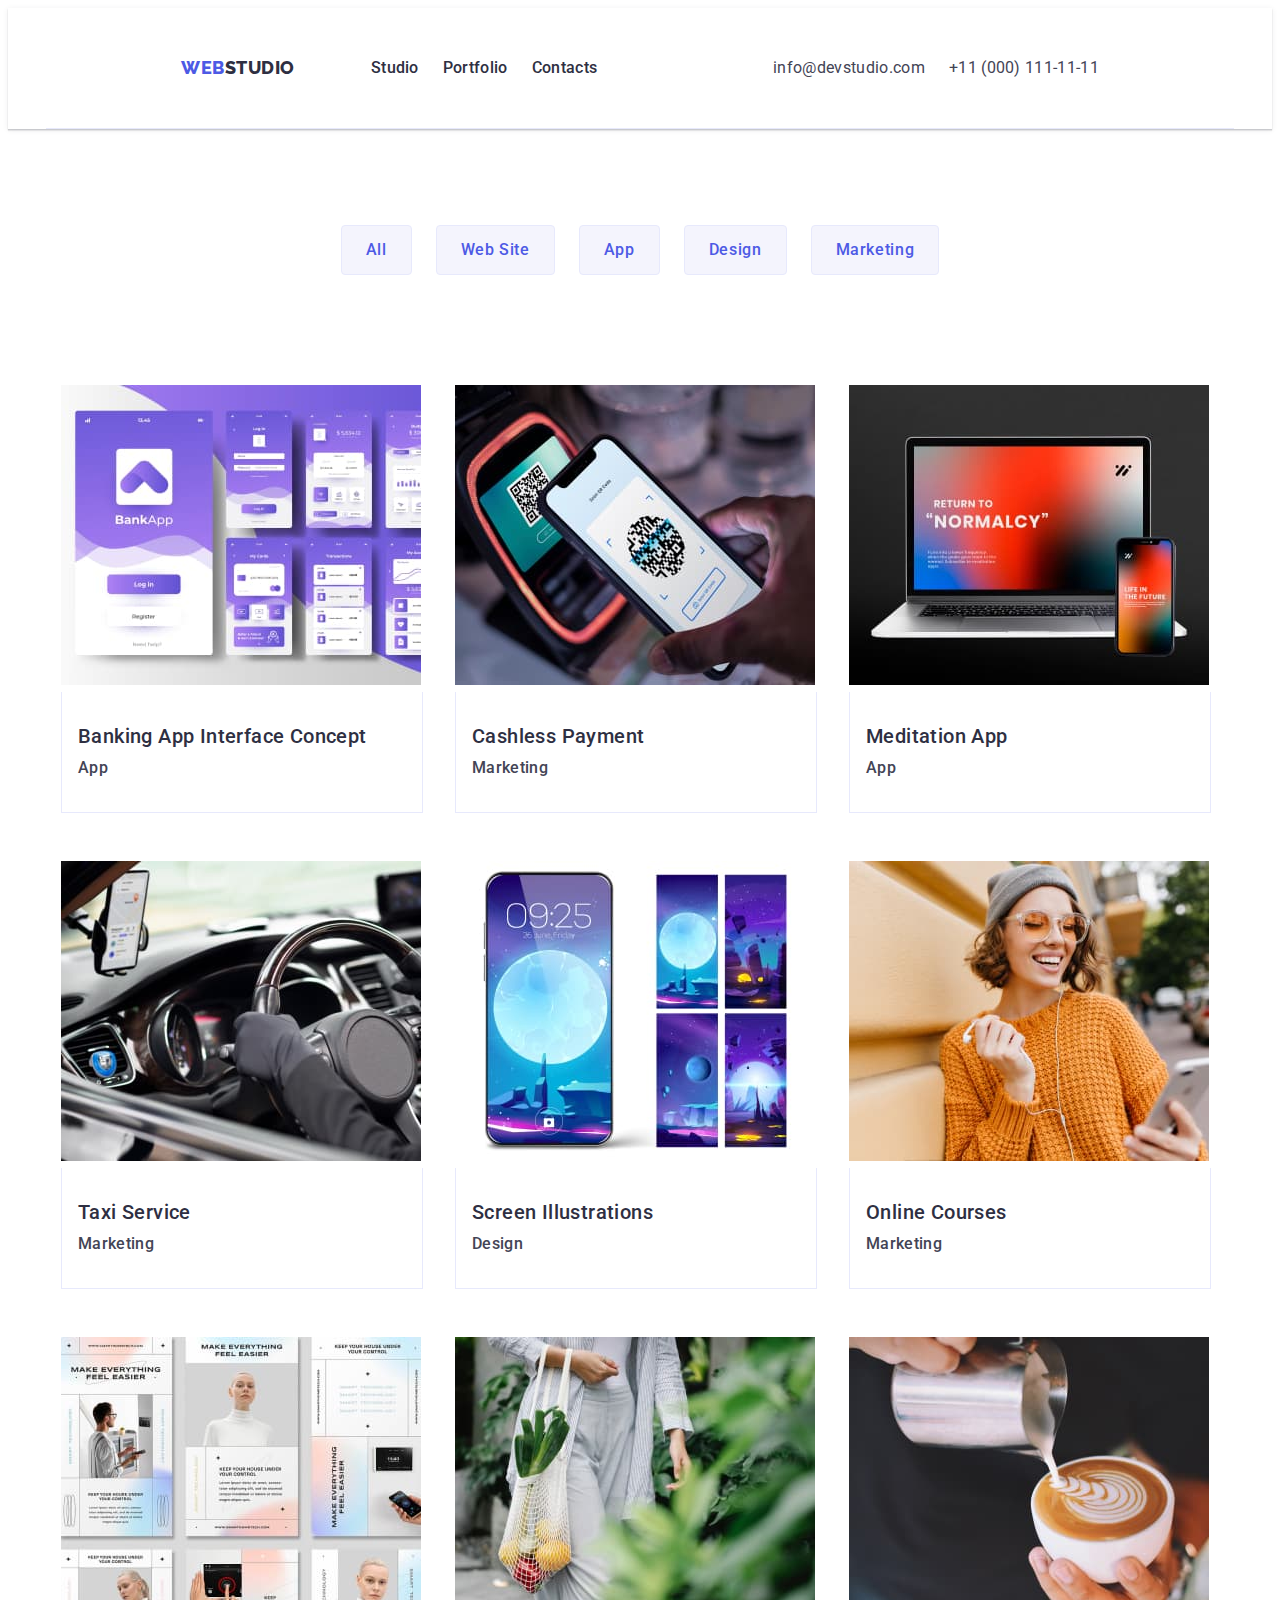
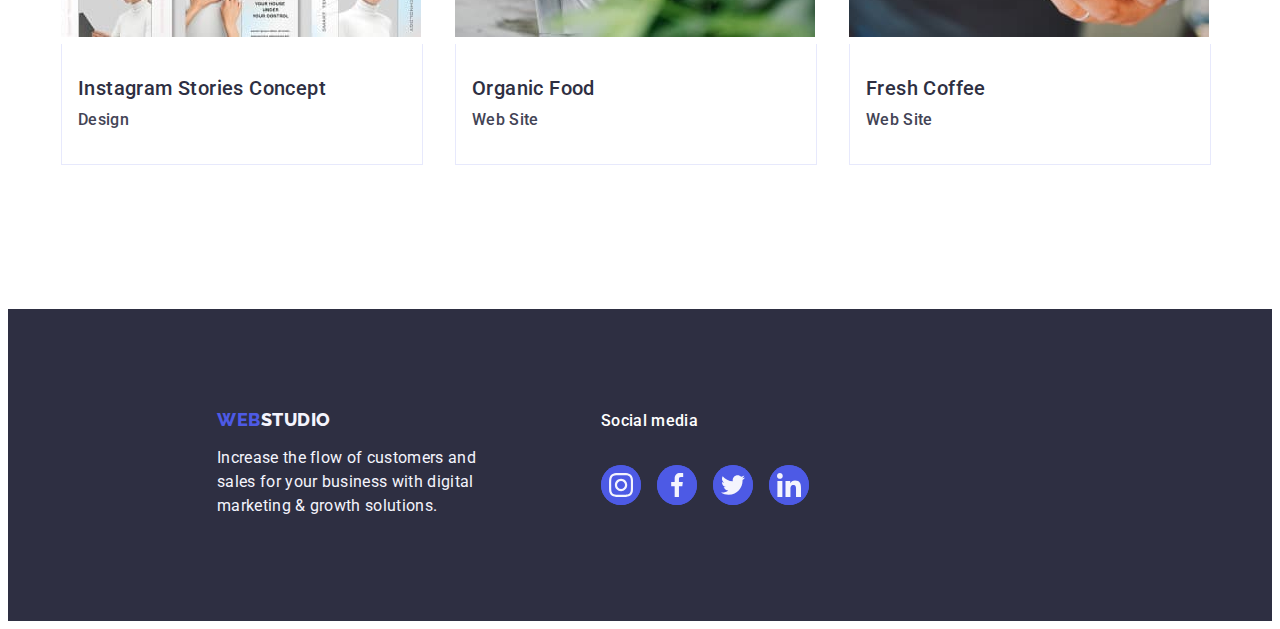
==== portfolio.html @ 1cb2fa19 "Initial commit" ====
<!DOCTYPE html>
<html lang="en">

<head>
  <meta charset="UTF-8" />
  <meta name="viewport" content="width=device-width, initial-scale=1.0" />

  <link rel="stylesheet" href="https://cdnjs.cloudflare.com/ajax/libs/modern-normalize/2.0.0/modern-normalize.min.css"
    integrity="sha512-4xo8blKMVCiXpTaLzQSLSw3KFOVPWhm/TRtuPVc4WG6kUgjH6J03IBuG7JZPkcWMxJ5huwaBpOpnwYElP/m6wg=="
    crossorigin="anonymous" referrerpolicy="no-referrer" />
  <link rel="stylesheet" href="./css/styles.css" />
  <link rel="preconnect" href="https://fonts.googleapis.com">
  <link rel="preconnect" href="https://fonts.gstatic.com" crossorigin>
  <link
    href="https://fonts.googleapis.com/css2?family=Open+Sans:wght@400;600;700&family=Raleway:wght@800&family=Roboto:wght@400;500;700&display=swap"
    rel="stylesheet">
  <title>Portfolio</title>
</head>

<body>
  <!--Top line-->
  <header class="header">
    <div class="header-content container">
      <nav class="header-navigation">
        <a class="logo link" href="./index.html">Web<span class="logo-studio-dark">Studio</span></a>


        <ul class="navigation-list list general-list">
          <li class="navigation-link">
            <a class="list link list-links" href="./index.html" target="_blank">Studio</a>
          </li>
          <li class="navigation-link">
            <a class="list link list-links" href="./portfolio.html">Portfolio</a>
          </li>
          <li class="navigation-link">
            <a class="list link list-links" href="">Contacts</a>
          </li>
        </ul>


      </nav>
      <address class="adress-section">
        <ul class="address-list list general-list">
          <li>
            <a class="link contacts" href="mailto:info@devstudio.com">info@devstudio.com</a>
          </li>
          <li>
            <a class="link contacts" href="tel:+110001111111">+11 (000) 111-11-11</a>
          </li>
        </ul>
      </address>
    </div>
  </header>


  <!--Main Content-->
  <main>
    <section>
      <div class="main-section container">
        <h1 class="not-visible">Not visible </h1>
        <ul class="list nav-section-list general-list">
          <li class="nav-section-list-element"><button class="link buton" type="button">All</button></li>
          <li class="nav-section-list-element"><button class="link buton" type="button">Web Site</button></li>
          <li class="nav-section-list-element"><button class="link buton" type="button">App</button></li>
          <li class="nav-section-list-element"><button class="link buton" type="button">Design</button></li>
          <li class="nav-section-list-element"><button class="link buton" type="button">Marketing</button></li>
        </ul>
        <ul class="list content-section-list general-list">
          <li class="content-section-list-element">
            <a class="link-content" href="">
              <img src="./images/app.jpg" alt="app" width="360" height="300" />
              <div class="content-section-container">
                <h2 class="content-section-title">Banking App Interface Concept</h2>
                <p class="content-section-pharagraph">App</p>
              </div>
            </a>
          </li>
          <li class="content-section-list-element">
            <a href="" class="link-content">
              <img src="./images/app1.jpg" alt="marketing" width="360" height="300" />
              <div class="content-section-container">
                <h2 class="content-section-title">Cashless Payment</h2>
                <p class="content-section-pharagraph">Marketing</p>
              </div>
            </a>
          </li>

          <li class="content-section-list-element">
            <a href="" class="link-content">
              <img src="./images/app2.jpg" alt="app" width="360" height="300" />
              <div class="content-section-container">
                <h2 class="content-section-title">Meditation App</h2>
                <p class="content-section-pharagraph">App</p>
              </div>
            </a>
          </li>

          <li class="content-section-list-element">
            <a href="" class="link-content">
              <img src="./images/app3.jpg" alt="marketing" width="360" height="300" />
              <div class="content-section-container">
                <h2 class="content-section-title">Taxi Service</h2>
                <p class="content-section-pharagraph">Marketing</p>
              </div>
            </a>
          </li>

          <li class="content-section-list-element">
            <a href="" class="link-content">
              <img src="./images/app4.jpg" alt="Design" width="360" height="300" />
              <div class="content-section-container">
                <h2 class="content-section-title">Screen Illustrations</h2>
                <p class="content-section-pharagraph">Design</p>
              </div>
            </a>
          </li>

          <li class="content-section-list-element">
            <a href="" class="link-content">
              <img src="./images/app5.jpg" alt="marketing" width="360" height="300" />
              <div class="content-section-container">
                <h2 class="content-section-title">Online Courses</h2>
                <p class="content-section-pharagraph">Marketing</p>
              </div>
            </a>
          </li>

          <li class="content-section-list-element">
            <a href="" class="link-content">
              <img src="./images/app6.jpg" alt="Design" width="360" height="300" />
              <div class="content-section-container">
                <h2 class="content-section-title">Instagram Stories Concept</h2>
                <p class="content-section-pharagraph">Design</p>
              </div>
            </a>
          </li>

          <li class="content-section-list-element">
            <a href="" class="link-content">
              <img src="./images/app7.jpg" alt="web site" width="360" height="300" />
              <div class="content-section-container">
                <h2 class="content-section-title">Organic Food</h2>
                <p class="content-section-pharagraph">Web Site</p>
              </div>
            </a>
          </li>

          <li class="content-section-list-element">
            <a href="" class="link-content">
              <img src="./images/app8.jpg" alt="web site" width="360" height="300" />
              <div class="content-section-container">
                <h2 class="content-section-title">Fresh Coffee</h2>
                <p class="content-section-pharagraph">Web Site</p>
              </div>
            </a>
          </li>
        </ul>
      </div>
    </section>
  </main>
  <!--Footer Section-->
  <footer class="footer">
    <div class="footer-section container">
      <div class="footer-content">
        <a class="logo link footer-link" href="./index.html">Web<span class="logo-studio-white">Studio</span></a>
        <p class="footer-paragraf">
          Increase the flow of customers and sales for your business with digital
          marketing & growth solutions.
        </p>
      </div>

      <!-- Social Media Footer -->
      <div class="social-media-footer">
        <p class="social-media-pharagraph">Social media</p>
        <ul class="social-media-list-footer general-list">
          <li class="social-media-element"><a class="social-media-link-port" href="">
              <svg class="social-media-logo-footer" width="24" height="24">
                <use href="./images/icons.svg#icon-instagram" />
              </svg>
            </a></li>
          <li class="social-media-element"><a class="social-media-link-port" href="">
              <svg class="social-media-logo-footer" width="24" height="24">
                <use href="./images/icons.svg#icon-facebook" />
              </svg>
            </a></li>
          <li class="social-media-element"><a class="social-media-link-port" href="">
              <svg class="social-media-logo-footer" width="24" height="24">
                <use href="./images/icons.svg#icon-twitter" />
              </svg>
            </a></li>
          <li class="social-media-element"><a class="social-media-link-port" href="">
              <svg class="social-media-logo-footer" width="24" height="24">
                <use href="./images/icons.svg#icon-linkedin" />
              </svg>
            </a></li>
        </ul>

      </div>
    </div>

  </footer>
</body>

</html>
---- css/styles.css ----
:root {
  --logo-button-blue-color: #4d5ae5;
  --hero-color-navy: #2e2f42;
  --content-color: #434455;
  --focus-hover-color: #404bbf;
  --light-color: #ffffff;
  --white-color: #f4f4f4fd;
  --nu-color: #F4F4FD;
  --icons-color: #8E8F99;
}

body {
  font-family: 'Roboto', sans-serif;
  color: var(--content-color);
  background-color: var(--light-color);
}

p {
  margin: 0;

}

h2 {
  margin: 0;

}

/*LOGO*/
.logo {
  font-family: 'Raleway', sans-serif;
  font-weight: 800;
  font-size: 18px;
  line-height: 1.17;
  letter-spacing: 0.03em;
  text-transform: uppercase;
  color: var(--logo-button-blue-color);
  margin-right: 76px;

}

.logo-studio-dark {
  color: var(--hero-color-navy);
}

.logo-studio-white {
  color: var(--nu-color);
  gap: 40px;
}

.navigation-list {
  padding: 0;
}


.address-list {
  align-items: center;
}

.link {
  text-decoration: none;
  list-style: none;
  display: block;
}

.link-content:hover,
.link-content:focus {
  box-shadow: 0px 1px 6px rgba(46, 47, 66, 0.08), 0px 1px 1px rgba(46, 47, 66, 0.16), 0px 2px 1px rgba(46, 47, 66, 0.08);
}

.link-content {
  display: block;
  text-decoration: none;
}

.buton {
  cursor: pointer;
  font-family: var(--hero-font);
  font-weight: 500;
  font-size: 16px;
  line-height: 1.5;
  letter-spacing: 0.04em;
  color: var(--logo-button-blue-color);
  background-color: var(--nu-color);
  padding: 12px 24px;
  border: 1px solid #e7e9fc;
  border-radius: 4px;
}

.buton:hover {
  color: var(--light-color);
  background-color: var(--focus-hover-color);
  border: 1px solid transparent;
  box-shadow: 0px 3px 1px rgba(0, 0, 0, 0.1), 0px 2px 1px rgba(0, 0, 0, 0.08), 0px 2px 2px rgba(0, 0, 0, 0.12);
}

.buton:focus {
  color: var(--light-color);
  background-color: var(--focus-hover-color);
  border: 1px solid transparent;
  box-shadow: 0px 3px 1px rgba(0, 0, 0, 0.1), 0px 2px 1px rgba(0, 0, 0, 0.08), 0px 2px 2px rgba(0, 0, 0, 0.12);
}

.adress-section {
  font-style: normal;
  display: flex;
  padding-right: 120px;
}

.contacts {
  color: var(--content-color);
  font-size: 16px;
  font-weight: 400;
  line-height: 24px;
  letter-spacing: 0.02em;
}


.hidden-title {
  visibility: hidden;
}

.contacts:hover {
  color: var(--focus-hover-color);
}

.contacts:focus {
  color: var(--focus-hover-color);
}

.general-list {
  display: flex;
  gap: 24px;
  list-style: none;
}


.list {

  font-weight: 500;
  font-size: 16px;
  line-height: 1.5;
  letter-spacing: 0.02em;
  color: var(--hero-color-navy);
  margin: 24px 0;
  text-decoration: none;
}


.list-links:hover,
.list-links:focus {
  color: var(--focus-hover-color);
}


/* header-section */
.header {
  box-shadow: 0px 2px 1px rgba(46, 47, 66, 0.08), 0px 1px 1px rgba(46, 47, 66, 0.16), 0px 1px 6px rgba(46, 47, 66, 0.08);
}



/*Title Section*/


.title-container {
  height: 600px;
  display: flex;
  flex-direction: column;
  justify-content: center;
  align-items: center;
  padding-bottom: 120px;
}

.title-section {
  background-color: var(--hero-color-navy);
  background-image: linear-gradient(rgba(46, 47, 66, 0.7), rgba(46, 47, 66, 0.7)), url(../images/Hero-picture-backgroung.jpg);
  background-repeat: no-repeat;
  background-size: cover;
  max-width: 1440px;
  background-position: center;
  margin: 0 auto;

}

.section-title {
  font-size: 56px;
  line-height: 1.07;
  letter-spacing: 0.02em;
  color: var(--light-color);
  max-width: 496px;

}


.header-content {
  display: flex;
  justify-content: space-between;
  border-bottom: 1px solid #e7e9fc;


}

.container {
  width: 1158px;
  margin: 0 auto;
  padding: 0 15px;
}

.header-navigation {
  display: flex;
  align-items: center;
  padding-left: 120px;
}



.order-button {
  background-color: var(--logo-button-blue-color);
  font-family: var(--hero-font);
  font-weight: 500;
  font-size: 16px;
  line-height: 1.5;
  letter-spacing: 0.04em;
  color: var(--light-color);
  cursor: pointer;
  display: block;
  min-width: 169px;
  height: 56px;
  border: none;
  background-color: var(--logo-button-blue-color);
  border-radius: 4px;
  margin: 0 auto;
}

.order-button:hover {
  background-color: var(--focus-hover-color);
}

.order-button:focus {
  background-color: var(--focus-hover-color);
}

/* Icons Section */

.icons-section {
  display: flex;
  justify-content: center;
  justify-content: space-between;


}

.icon-element {
  width: 64px;
  height: 64px;
}

.container-element {
  display: flex;
  align-items: center;
  justify-content: center;
  background-color: var(--nu-color);
  height: 112px;
  width: 264px;
  border-radius: 4px;
  margin-bottom: 8px;
  border: 2px solid var(--nu-color);
}






/* Description section */



.section-description {
  display: flex;
  align-content: center;
  padding: 120px 0;
}


.description-list {
  padding: 0;
}

.description-content {
  width: calc((100% - 72px) / 4);
}


.not-visible {
  position: absolute;
  width: 1px;
  height: 1px;
  margin: -1px;
  border: 0;
  padding: 0;
  white-space: nowrap;
  clip-path: inset(100%);
  clip: rect(0 0 0 0);
  overflow: hidden;
}


.section-description-subtitle {
  font-weight: 500;
  font-size: 20px;
  line-height: 1.2;
  letter-spacing: 0.02em;
  color: var(--hero-color-navy);
  margin: 0 0 8px 0;
}

.section-description-pharagraph {
  font-size: 16px;
  line-height: 1.5;
  letter-spacing: 0.02em;
  color: var(--content-color);
  margin: 0;
}



/*What we do section*/

.what-we-do-section {
  display: flex;
  flex-direction: column;
  padding-bottom: 120px;
}


.section-we-do-title {
  font-size: 36px;
  line-height: 1.11;
  text-align: center;
  letter-spacing: 0.02em;
  text-transform: capitalize;
  color: var(--hero-color-navy);
  margin-bottom: 72px;
}

.section-list {
  justify-content: center;
}

.list-element {
  /* width: calc((100% - 48px) / 3); */

}

/*Our Team section*/

.our-team {
  background-color: var(--nu-color);
  /* width: 1158px;
  margin: 0 auto; */
}

.our-team-section {
  align-content: center;
  padding: 120px 0;
  max-width: 1440px;
}

.our-team-title {
  font-size: 36px;
  line-height: 1.11;
  text-align: center;
  letter-spacing: 0.02em;
  text-transform: capitalize;
  color: var(--hero-color-navy);
  margin-bottom: 72px;

}

.our-team-list {
  align-items: center;
  justify-content: center;
  padding: 0;
}

.our-team-list-content {
  background-color: var(--light-color);
  width: calc((100%-72px)/4);
  border-radius: 0 0 4px 4px;
  box-shadow: 0px 1px 6px rgba(46, 47, 66, 0.08), 0px 1px 1px rgba(46, 47, 66, 0.16), 0px 2px 1px rgba(46, 47, 66, 0.08);
}

.out-team-subtitle {
  letter-spacing: 0.4px;
  font-family: Roboto;
  font-size: 20px;
  font-style: normal;
  font-weight: 500;
  line-height: 24px;
  background-color: var(--light-color);
  text-align: center;
  margin-top: 32px;
  margin-bottom: 0;
}

.social-media {
  display: flex;
  flex-direction: column;
  padding-bottom: 32px;
}

.our-team-pharagraph {
  font-size: 16px;
  line-height: 1.5;
  letter-spacing: 0.02em;
  color: var(--content-color);
  text-align: center;
  margin: 8px 0;
}

.social-media-logo {
  fill: var(--nu-color);
}




/* Contacts Section */

.customers-content {
  padding-top: 120px;
  padding-bottom: 120px;
}



.customers-list {
  display: flex;
  gap: 24px;
  /* width: calc((100% - 120px) / 6); */
  padding: 0;
}

.customers-title {
  font-size: 36px;
  line-height: 1.11;
  color: var(--hero-color-navy);
  margin-bottom: 72px;
  text-align: center;
}

.customers-element {
  width: 220px;
  width: 168px;
  height: 88px;
  gap: 24px;
}

.customers-link {
  width: 100%;
  height: 100%;
  border: 1px solid var(--icons-color);
  border-radius: 4px;
  display: flex;
  align-items: center;
  justify-content: center;
  color: var(--icons-color);
}

.customers-link:hover,
.customers-link:focus {
  border-color: var(--focus-hover-color);
}

.customers-link:hover,
.customers-link:focus {
  color: var(--focus-hover-color);
}

.customers-icon {
  fill: currentColor;

}





/* footer section */

.footer {
  background-color: var(--hero-color-navy);
  max-width: 1440px;
  margin: 0 auto;
}

.footer-section {
  height: 312px;
  display: flex;
  align-items: baseline;
}

.footer-content {
  display: flex;
  flex-direction: column;
  justify-content: center;
  padding-left: 156px;
  margin-right: 120px;
}



.footer-link {
  display: inline-block;
  margin-bottom: 16px;
}


.footer-paragraf {
  color: var(--nu-color);
  line-height: 1.5;
  letter-spacing: 0.02em;
  max-width: 264px;
}

/* Social Media Footer */

.social-media-footer {
  display: flex;
  flex-direction: column;
  padding-top: 100px;

}

.social-media-pharagraph {
  font-weight: 500;
  font-size: 16px;
  line-height: 1.5;
  letter-spacing: 0.02em;
  color: var(--light-color);
  margin-bottom: 16px;
}

.social-media-list {
  gap: 24px;
  justify-content: center;
  padding: 0;

}

.social-media-list-footer {
  gap: 16px;
  padding: 0;
}

.social-media-link-footer:hover,
.social-media-link-footer:focus {
  background-color: #31d0aa;
}

.social-media-element {
  width: 40px;
  height: 40px;
  background-color: var(--logo-button-blue-color);
  border-radius: 50%;
  display: flex;
  justify-content: center;
  align-items: center;

}

.social-media-link-footer {
  width: 100%;
  height: 100%;
  background-color: var(--logo-button-blue-color);
  border-radius: 50%;
  display: flex;
  align-items: center;
  justify-content: center;

}


.icon-footer {
  fill: var(--nu-color);
}

.social-media-link {
  width: 100%;
  height: 100%;
  background-color: var(--logo-button-blue-color);
  border-radius: 50%;
  display: flex;
  align-items: center;
  justify-content: center;
}

.social-media-link-port {
  width: 100%;
  height: 100%;
  background-color: var(--logo-button-blue-color);
  border-radius: 50%;
  display: flex;
  align-items: center;
  justify-content: center;
}

.social-media-link-port:hover,
.social-media-link-port:focus {
  background-color: #31d0aa;
}


.social-media-link:hover,
.social-media-link:focus {
  background-color: #404bbf;
}


.social-media-link:hover,
.social-media-link:focus {
  box-shadow: 0px 1px 6px rgba(46, 47, 66, 0.08), 0px 1px 1px rgba(46, 47, 66, 0.16), 0px 2px 1px rgba(46, 47, 66, 0.08);
}

.social-media-logo-footer {
  fill: var(--nu-color);

}



.main-section {
  display: flex;
  flex-direction: column;
  margin-bottom: 120px;
}

.nav-section-list {
  justify-content: center;
  padding: 96px 0 86px 0;
  margin: 0;
}


.content-section-list {
  flex-wrap: wrap;
  column-gap: 24px;
  row-gap: 48px;
  justify-content: center;
  padding: 0;
}

.content-section-list-element {
  width: calc((100% - 48px) / 3);

}

/* .content-section-list-element:hover {
  box-shadow: 0px 2px 1px 0px rgba(46, 47, 66, 0.08), 0px 1px 1px 0px rgba(46, 47, 66, 0.16), 0px 1px 6px 0px rgba(46, 47, 66, 0.08);
} */

.content-link:hover,
.content-link:focus {
  box-shadow: 0px 2px 1px 0px rgba(46, 47, 66, 0.08), 0px 1px 1px 0px rgba(46, 47, 66, 0.16), 0px 1px 6px 0px rgba(46, 47, 66, 0.08);

}



.content-section-container {
  padding: 32px 0;
  border: 1px solid #e7e9fc;
  border-top: none;
  width: 360px;
  text-
}


.content-section-title {
  font-size: 20px;
  font-weight: 500;
  line-height: 1.2;
  letter-spacing: 0.02em;
  color: var(--hero-color-navy);
  margin-bottom: 8px;
  padding: 0 16px;

}


.content-section-pharagraph {
  color: var(--content-color);
  font-size: 16px;
  line-height: 1.5;
  letter-spacing: 0.02em;
  padding: 0 16px;
}
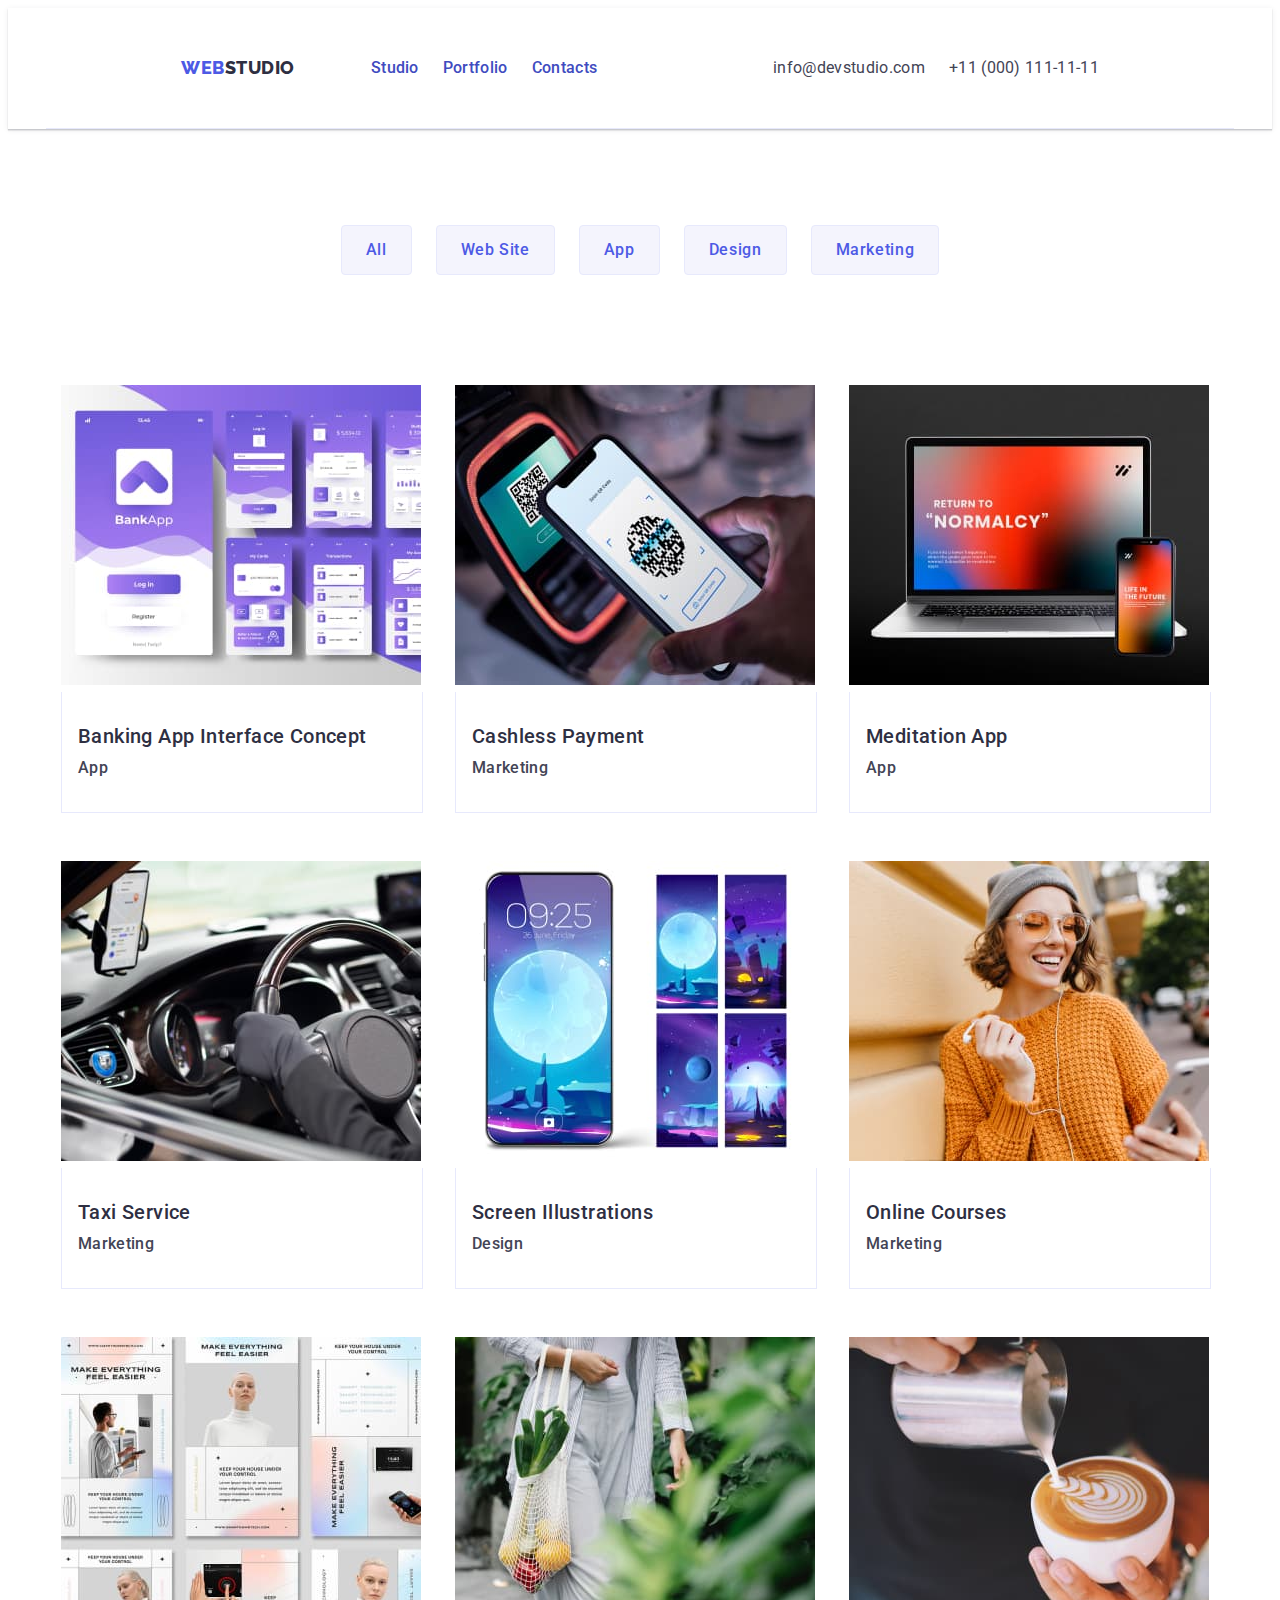
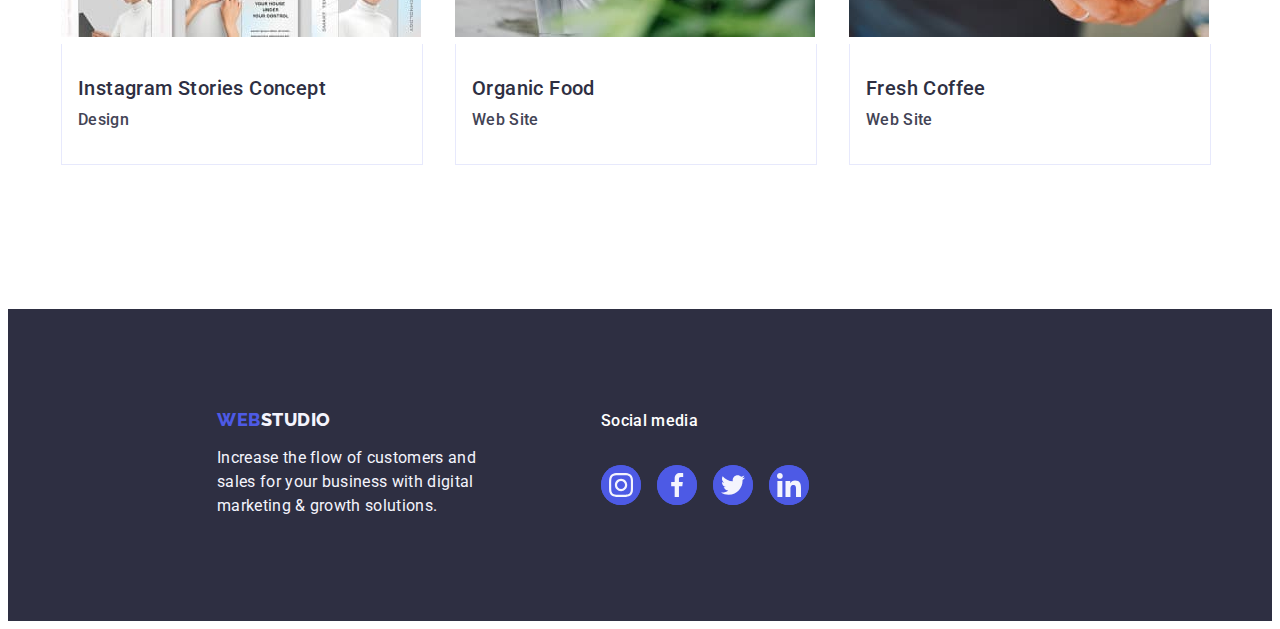
==== commit 52147c77: "day1 update" ====
--- a/portfolio.html
+++ b/portfolio.html
@@ -173,22 +173,22 @@
       <div class="social-media-footer">
         <p class="social-media-pharagraph">Social media</p>
         <ul class="social-media-list-footer general-list">
-          <li class="social-media-element"><a class="social-media-link-port" href="">
+          <li class="social-media-element"><a class="social-media-link-port link1footer" href="">
               <svg class="social-media-logo-footer" width="24" height="24">
                 <use href="./images/icons.svg#icon-instagram" />
               </svg>
             </a></li>
-          <li class="social-media-element"><a class="social-media-link-port" href="">
+          <li class="social-media-element"><a class="social-media-link-port link2footer" href="">
               <svg class="social-media-logo-footer" width="24" height="24">
                 <use href="./images/icons.svg#icon-facebook" />
               </svg>
             </a></li>
-          <li class="social-media-element"><a class="social-media-link-port" href="">
+          <li class="social-media-element"><a class="social-media-link-port link3footer" href="">
               <svg class="social-media-logo-footer" width="24" height="24">
                 <use href="./images/icons.svg#icon-twitter" />
               </svg>
             </a></li>
-          <li class="social-media-element"><a class="social-media-link-port" href="">
+          <li class="social-media-element"><a class="social-media-link-port link4footer" href="">
               <svg class="social-media-logo-footer" width="24" height="24">
                 <use href="./images/icons.svg#icon-linkedin" />
               </svg>
@@ -199,6 +199,7 @@
     </div>
 
   </footer>
+  <script src="./js/modal.js"></script>
 </body>
 
 </html>--- a/css/styles.css
+++ b/css/styles.css
@@ -70,6 +70,7 @@
 .link-content {
   display: block;
   text-decoration: none;
+  transition: box-shadow 250ms cubic-bezier(0.4, 0, 0, 0.2, 1);
 }
 
 .buton {
@@ -84,6 +85,10 @@
   padding: 12px 24px;
   border: 1px solid #e7e9fc;
   border-radius: 4px;
+  transition: color 250ms cubic-bezier(0.4, 0, 0.2, 1);
+  background-color 250ms cubic-bezier(0.4, 0, 0, 0.2, 1);
+  border-color 250ms cubic-bezier(0.4, 0, 0.2, 1);
+  box-shadow 250ms cubic-bezier(0.4, 0, 0, 0.2, 1);
 }
 
 .buton:hover {
@@ -145,6 +150,22 @@
   text-decoration: none;
 }
 
+
+.list-links {
+  position: relative;
+  color: #404bbf;
+  transition: color 250ms cubic-bezier(0.4, 0, 0.2, 1);
+}
+
+.list-links::after {
+  content: "";
+  position: absolute;
+  left: 0;
+  bottom: -1px;
+  height: 4px;
+  background-color: #404bbf;
+  border-radius: 2px;
+}
 
 .list-links:hover,
 .list-links:focus {
@@ -230,6 +251,8 @@
   background-color: var(--logo-button-blue-color);
   border-radius: 4px;
   margin: 0 auto;
+  transition: background-color 250ms cubic-bezier(0.4, 0, 0.2, 1);
+
 }
 
 .order-button:hover {
@@ -466,6 +489,7 @@
   align-items: center;
   justify-content: center;
   color: var(--icons-color);
+  transition: border-color 250ms cubic-bezier(0.4, 0, 0.2, 1), color 250ms cubic-bezier(0.4, 0, 0.2, 1);
 }
 
 .customers-link:hover,
@@ -578,13 +602,26 @@
   display: flex;
   align-items: center;
   justify-content: center;
-
+  transition: background-color 250ms cubic-bezier(0.4, 0, 0.2, 1)
 }
 
 
 .icon-footer {
   fill: var(--nu-color);
 }
+
+.link1footer {
+  transition: color 250ms cubic-bezier(0.4, 0, 0.2, 1);
+}
+
+.link2footer {
+  position: relative;
+  color: #404bbf transition: color 250ms cubic-bezier(0.4, 0, 0.2, 1);
+}
+
+.link3footer {}
+
+.link4footer {}
 
 .social-media-link {
   width: 100%;
@@ -594,6 +631,7 @@
   display: flex;
   align-items: center;
   justify-content: center;
+  transition: background-color 250ms cubic-bezier(0.4, 0, 0.2, 1);
 }
 
 .social-media-link-port {
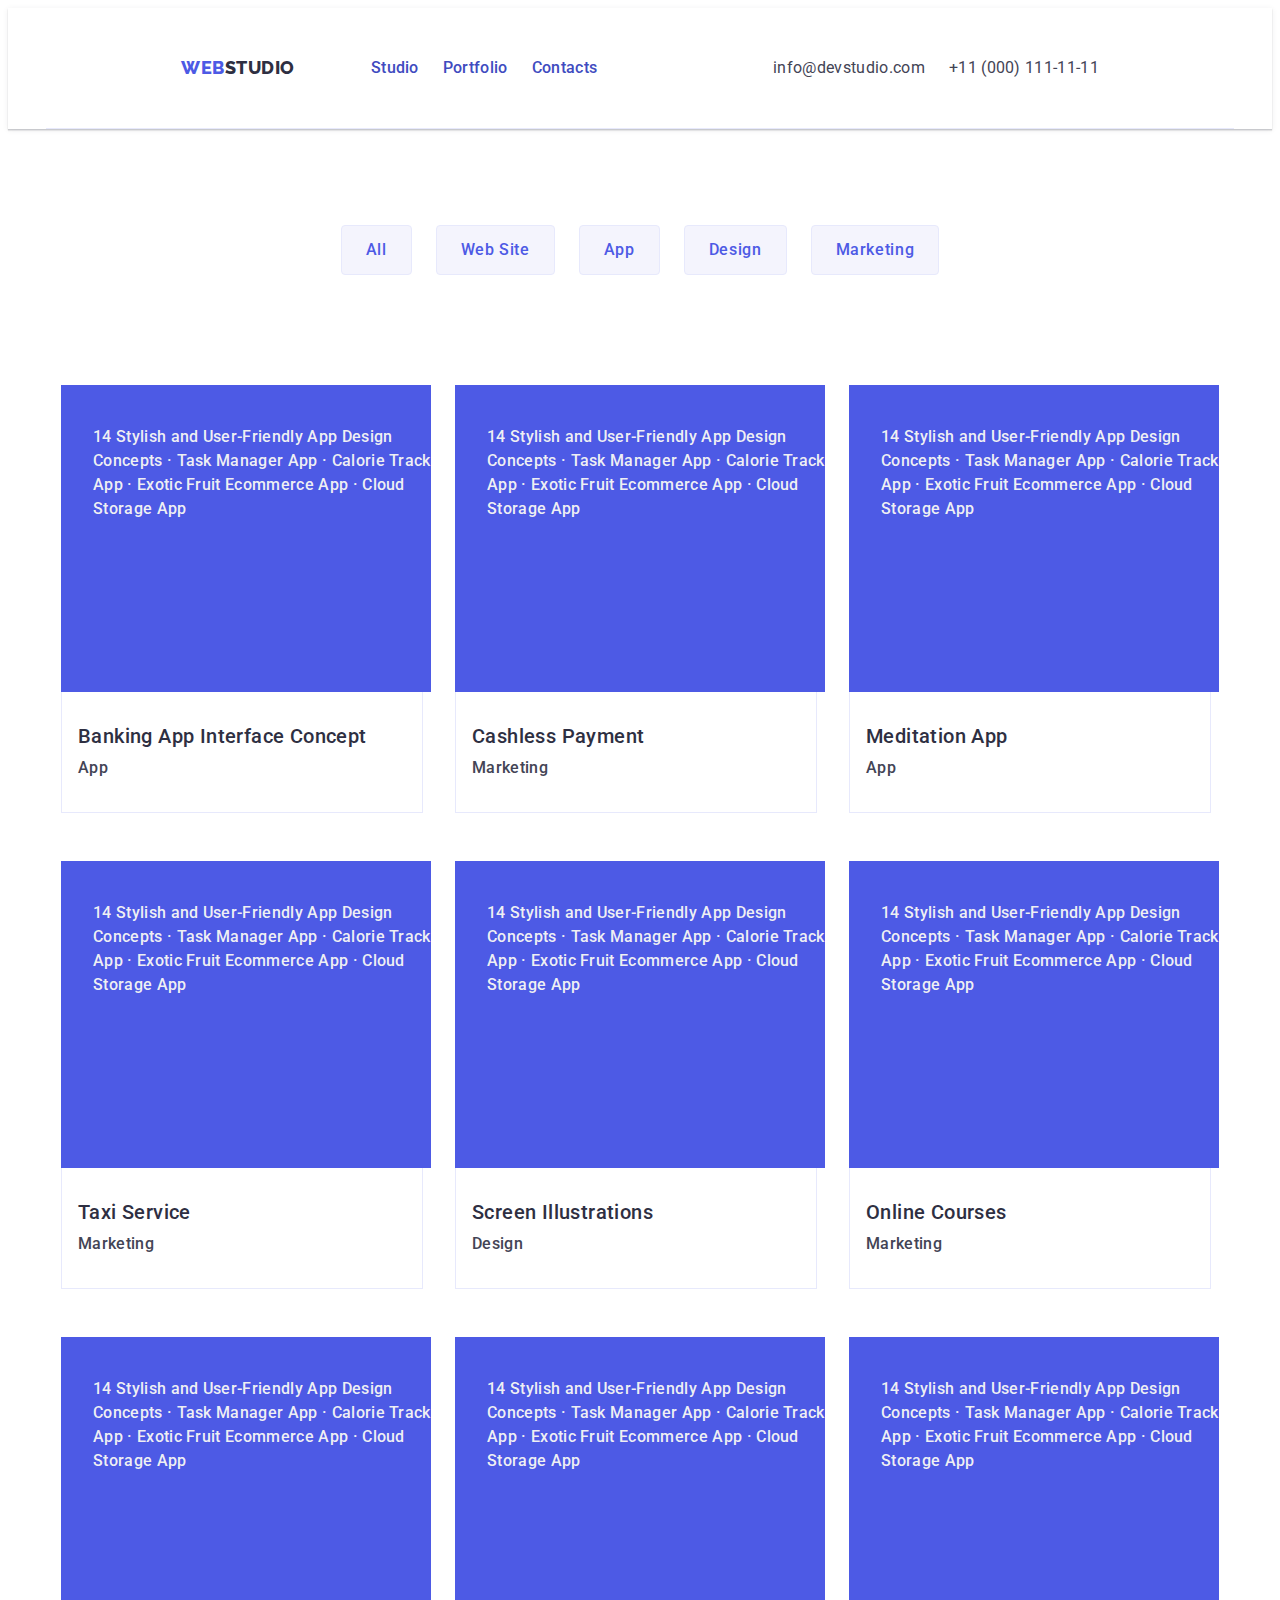
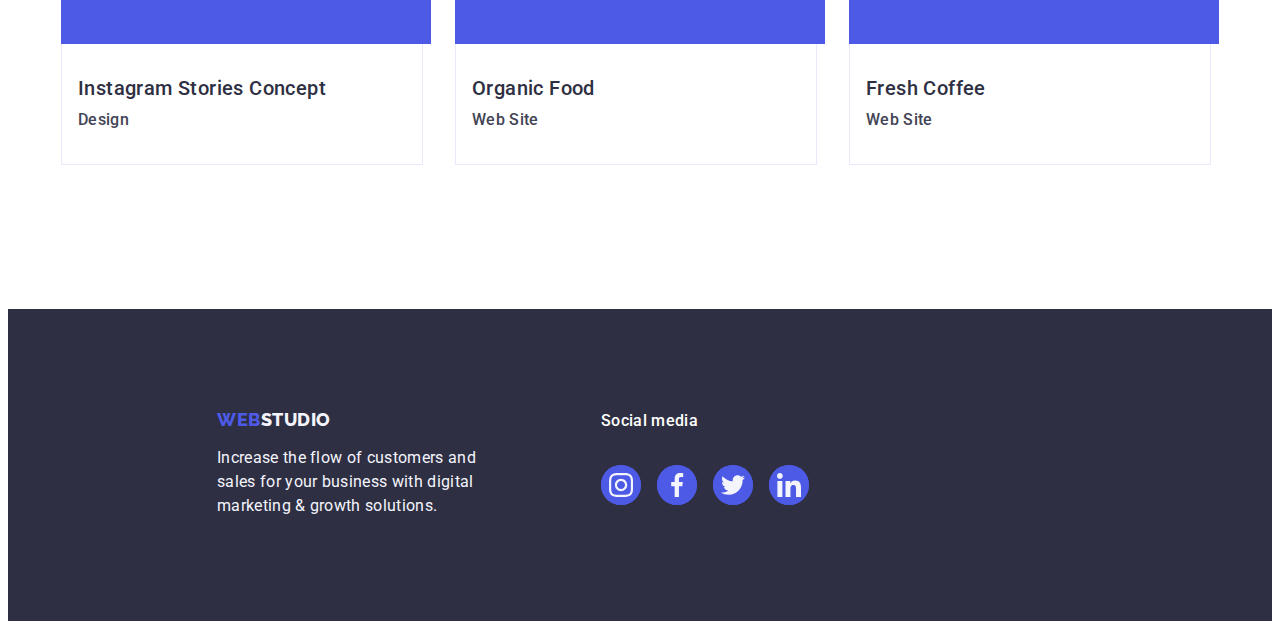
==== commit 05df2932: "day1 update 5" ====
--- a/portfolio.html
+++ b/portfolio.html
@@ -59,16 +59,23 @@
       <div class="main-section container">
         <h1 class="not-visible">Not visible </h1>
         <ul class="list nav-section-list general-list">
-          <li class="nav-section-list-element"><button class="link buton" type="button">All</button></li>
-          <li class="nav-section-list-element"><button class="link buton" type="button">Web Site</button></li>
-          <li class="nav-section-list-element"><button class="link buton" type="button">App</button></li>
-          <li class="nav-section-list-element"><button class="link buton" type="button">Design</button></li>
-          <li class="nav-section-list-element"><button class="link buton" type="button">Marketing</button></li>
+          <li class="nav-section-list-element"><button class="link button" type="button">All</button></li>
+          <li class="nav-section-list-element"><button class="link button" type="button">Web Site</button></li>
+          <li class="nav-section-list-element"><button class="link button" type="button">App</button></li>
+          <li class="nav-section-list-element"><button class="link button" type="button">Design</button></li>
+          <li class="nav-section-list-element"><button class="link button" type="button">Marketing</button></li>
         </ul>
         <ul class="list content-section-list general-list">
           <li class="content-section-list-element">
             <a class="link-content" href="">
-              <img src="./images/app.jpg" alt="app" width="360" height="300" />
+              <div class="image-container">
+                <img src="./images/app.jpg" alt="app" width="360" height="300" />
+                <p class="pharagraf-content">
+                  14 Stylish and User-Friendly App Design Concepts · Task Manager App · Calorie Tracker App · Exotic
+                  Fruit Ecommerce App ·
+                  Cloud Storage App
+                </p>
+              </div>
               <div class="content-section-container">
                 <h2 class="content-section-title">Banking App Interface Concept</h2>
                 <p class="content-section-pharagraph">App</p>
@@ -77,7 +84,14 @@
           </li>
           <li class="content-section-list-element">
             <a href="" class="link-content">
-              <img src="./images/app1.jpg" alt="marketing" width="360" height="300" />
+              <div class="image-container">
+                <img src="./images/app1.jpg" alt="marketing" width="360" height="300" />
+                <p class="pharagraf-content">
+                  14 Stylish and User-Friendly App Design Concepts · Task Manager App · Calorie Tracker App · Exotic
+                  Fruit Ecommerce App ·
+                  Cloud Storage App
+                </p>
+              </div>
               <div class="content-section-container">
                 <h2 class="content-section-title">Cashless Payment</h2>
                 <p class="content-section-pharagraph">Marketing</p>
@@ -87,7 +101,14 @@
 
           <li class="content-section-list-element">
             <a href="" class="link-content">
-              <img src="./images/app2.jpg" alt="app" width="360" height="300" />
+              <div class="image-container">
+                <img src="./images/app2.jpg" alt="app" width="360" height="300" />
+                <p class="pharagraf-content">
+                  14 Stylish and User-Friendly App Design Concepts · Task Manager App · Calorie Tracker App · Exotic
+                  Fruit Ecommerce App ·
+                  Cloud Storage App
+                </p>
+              </div>
               <div class="content-section-container">
                 <h2 class="content-section-title">Meditation App</h2>
                 <p class="content-section-pharagraph">App</p>
@@ -97,7 +118,14 @@
 
           <li class="content-section-list-element">
             <a href="" class="link-content">
-              <img src="./images/app3.jpg" alt="marketing" width="360" height="300" />
+              <div class="image-container">
+                <img src="./images/app3.jpg" alt="marketing" width="360" height="300" />
+                <p class="pharagraf-content">
+                  14 Stylish and User-Friendly App Design Concepts · Task Manager App · Calorie Tracker App · Exotic
+                  Fruit Ecommerce App ·
+                  Cloud Storage App
+                </p>
+              </div>
               <div class="content-section-container">
                 <h2 class="content-section-title">Taxi Service</h2>
                 <p class="content-section-pharagraph">Marketing</p>
@@ -107,7 +135,14 @@
 
           <li class="content-section-list-element">
             <a href="" class="link-content">
-              <img src="./images/app4.jpg" alt="Design" width="360" height="300" />
+              <div class="image-container">
+                <img src="./images/app4.jpg" alt="Design" width="360" height="300" />
+                <p class="pharagraf-content">
+                  14 Stylish and User-Friendly App Design Concepts · Task Manager App · Calorie Tracker App · Exotic
+                  Fruit Ecommerce App ·
+                  Cloud Storage App
+                </p>
+              </div>
               <div class="content-section-container">
                 <h2 class="content-section-title">Screen Illustrations</h2>
                 <p class="content-section-pharagraph">Design</p>
@@ -117,7 +152,14 @@
 
           <li class="content-section-list-element">
             <a href="" class="link-content">
-              <img src="./images/app5.jpg" alt="marketing" width="360" height="300" />
+              <div class="image-container">
+                <img src="./images/app5.jpg" alt="marketing" width="360" height="300" />
+                <p class="pharagraf-content">
+                  14 Stylish and User-Friendly App Design Concepts · Task Manager App · Calorie Tracker App · Exotic
+                  Fruit Ecommerce App ·
+                  Cloud Storage App
+                </p>
+              </div>
               <div class="content-section-container">
                 <h2 class="content-section-title">Online Courses</h2>
                 <p class="content-section-pharagraph">Marketing</p>
@@ -127,7 +169,14 @@
 
           <li class="content-section-list-element">
             <a href="" class="link-content">
-              <img src="./images/app6.jpg" alt="Design" width="360" height="300" />
+              <div class="image-container">
+                <img src="./images/app6.jpg" alt="Design" width="360" height="300" />
+                <p class="pharagraf-content">
+                  14 Stylish and User-Friendly App Design Concepts · Task Manager App · Calorie Tracker App · Exotic
+                  Fruit Ecommerce App ·
+                  Cloud Storage App
+                </p>
+              </div>
               <div class="content-section-container">
                 <h2 class="content-section-title">Instagram Stories Concept</h2>
                 <p class="content-section-pharagraph">Design</p>
@@ -137,7 +186,14 @@
 
           <li class="content-section-list-element">
             <a href="" class="link-content">
-              <img src="./images/app7.jpg" alt="web site" width="360" height="300" />
+              <div class="image-container">
+                <img src="./images/app7.jpg" alt="web site" width="360" height="300" />
+                <p class="pharagraf-content">
+                  14 Stylish and User-Friendly App Design Concepts · Task Manager App · Calorie Tracker App · Exotic
+                  Fruit Ecommerce App ·
+                  Cloud Storage App
+                </p>
+              </div>
               <div class="content-section-container">
                 <h2 class="content-section-title">Organic Food</h2>
                 <p class="content-section-pharagraph">Web Site</p>
@@ -147,7 +203,14 @@
 
           <li class="content-section-list-element">
             <a href="" class="link-content">
-              <img src="./images/app8.jpg" alt="web site" width="360" height="300" />
+              <div class="image-container">
+                <img src="./images/app8.jpg" alt="web site" width="360" height="300" />
+                <p class="pharagraf-content">
+                  14 Stylish and User-Friendly App Design Concepts · Task Manager App · Calorie Tracker App · Exotic
+                  Fruit Ecommerce App ·
+                  Cloud Storage App
+                </p>
+              </div>
               <div class="content-section-container">
                 <h2 class="content-section-title">Fresh Coffee</h2>
                 <p class="content-section-pharagraph">Web Site</p>
--- a/css/styles.css
+++ b/css/styles.css
@@ -65,15 +65,35 @@
 .link-content:hover,
 .link-content:focus {
   box-shadow: 0px 1px 6px rgba(46, 47, 66, 0.08), 0px 1px 1px rgba(46, 47, 66, 0.16), 0px 2px 1px rgba(46, 47, 66, 0.08);
+  transform: translateY(0%);
 }
 
 .link-content {
   display: block;
   text-decoration: none;
-  transition: box-shadow 250ms cubic-bezier(0.4, 0, 0, 0.2, 1);
-}
-
-.buton {
+  /* transition: box-shadow 250ms cubic-bezier(0.4, 0, 0, 0.2, 1); */
+}
+
+.pharagraf-content {
+  position: absolute;
+  top: 0;
+  font-size: 16px;
+  line-height: 1.5;
+  letter-spacing: 0.02em;
+  color: var(--white-color);
+  padding: 40px 32px;
+  background-color: var(--logo-button-blue-color);
+  width: 100%;
+  height: 100%;
+}
+
+.pharagraf-content:hover {
+  transform: translateY(100%);
+  transition: transform 250ms cubic-bezier(0.4, 0, 0, 0.2, 1);
+}
+
+.button {
+  transition: color 250ms cubic-bezier(0.4, 0, 0.2, 1), background-color 250ms cubic-bezier(0.4, 0, 0, 0.2, 1), border-color 250ms cubic-bezier(0.4, 0, 0.2, 1), box-shadow 250ms cubic-bezier(0.4, 0, 0, 0.2, 1);
   cursor: pointer;
   font-family: var(--hero-font);
   font-weight: 500;
@@ -85,20 +105,11 @@
   padding: 12px 24px;
   border: 1px solid #e7e9fc;
   border-radius: 4px;
-  transition: color 250ms cubic-bezier(0.4, 0, 0.2, 1);
-  background-color 250ms cubic-bezier(0.4, 0, 0, 0.2, 1);
-  border-color 250ms cubic-bezier(0.4, 0, 0.2, 1);
-  box-shadow 250ms cubic-bezier(0.4, 0, 0, 0.2, 1);
-}
-
-.buton:hover {
-  color: var(--light-color);
-  background-color: var(--focus-hover-color);
-  border: 1px solid transparent;
-  box-shadow: 0px 3px 1px rgba(0, 0, 0, 0.1), 0px 2px 1px rgba(0, 0, 0, 0.08), 0px 2px 2px rgba(0, 0, 0, 0.12);
-}
-
-.buton:focus {
+
+}
+
+.button:hover,
+.button:focus {
   color: var(--light-color);
   background-color: var(--focus-hover-color);
   border: 1px solid transparent;
@@ -117,6 +128,7 @@
   font-weight: 400;
   line-height: 24px;
   letter-spacing: 0.02em;
+  transition: color 250ms cubic-bezier(0.4, 0, 0.2, 1);
 }
 
 
@@ -157,7 +169,7 @@
   transition: color 250ms cubic-bezier(0.4, 0, 0.2, 1);
 }
 
-.list-links::after {
+.list-links:after {
   content: "";
   position: absolute;
   left: 0;
@@ -694,9 +706,6 @@
 
 }
 
-/* .content-section-list-element:hover {
-  box-shadow: 0px 2px 1px 0px rgba(46, 47, 66, 0.08), 0px 1px 1px 0px rgba(46, 47, 66, 0.16), 0px 1px 6px 0px rgba(46, 47, 66, 0.08);
-} */
 
 .content-link:hover,
 .content-link:focus {
@@ -733,4 +742,85 @@
   line-height: 1.5;
   letter-spacing: 0.02em;
   padding: 0 16px;
+}
+
+.image-container {
+  position: relative;
+  overflow: hidden;
+}
+
+
+
+
+/* Modal */
+
+.modal-container {
+  position: fixed;
+  top: 0px;
+  left: 0;
+  width: 100%;
+  height: 100%;
+  background-color: rgba(46, 47, 66, 0.4);
+  transition: opacity 250ms cubic-bezier(0.4, 0, 0.2, 1), visibility 250ms cubic-bezier(0.4, 0, 0.2, 1)
+}
+
+.is-hidden {
+  opacity: 0;
+  visibility: hidden;
+  pointer-events: none;
+}
+
+.modal-content {
+  position: absolute;
+  top: 50%;
+  left: 50%;
+  transform: translate(-50%, -50%) scale(1);
+  width: 408px;
+  min-height: 584px;
+  background: #fcfcfc;
+  box-shadow: 0px 1px 1px rgba(0, 0, 0, 0.14), 0px 1px 3px rgba(0, 0, 0, 0.12), 0px 2px 1px rgba(0, 0, 0, 0.2);
+  border-radius: 4px;
+  transition: transform 250ms cubic-bezier(0.4, 0, 0.2, 1);
+}
+
+.modal-button {
+  position: absolute;
+  top: 24px;
+  right: 24px;
+  width: 24px;
+  height: 24px;
+  border-radius: 50%;
+  display: flex;
+  align-items: center;
+  justify-content: center;
+  background-color: #e7e9fc;
+  border: 1px solid rgba(0, 0, 0, 0.1);
+  padding: 0;
+  cursor: pointer;
+  transition: background-colour 250ms cubic-bezier(0.4, 0, 0.2, 1), border 250ms cubic-bezier(0.4, 0, 0.2, 1);
+
+}
+
+.modal-button:hover {
+  background-color: var(--focus-hover-color);
+  border: none;
+  fill: #ffffff;
+}
+
+.modal-button:focus {
+  background-color: var(--focus-hover-color);
+  border: none;
+  fill: #ffffff;
+}
+
+.modal-icon {
+  transition: fill 250ms cubic-bezier(0.4, 0, 0.2, 1);
+}
+
+.modal-icon:hover {
+  fill: #ffffff;
+}
+
+.modal-icon:focus {
+  fill: #ffffff;
 }